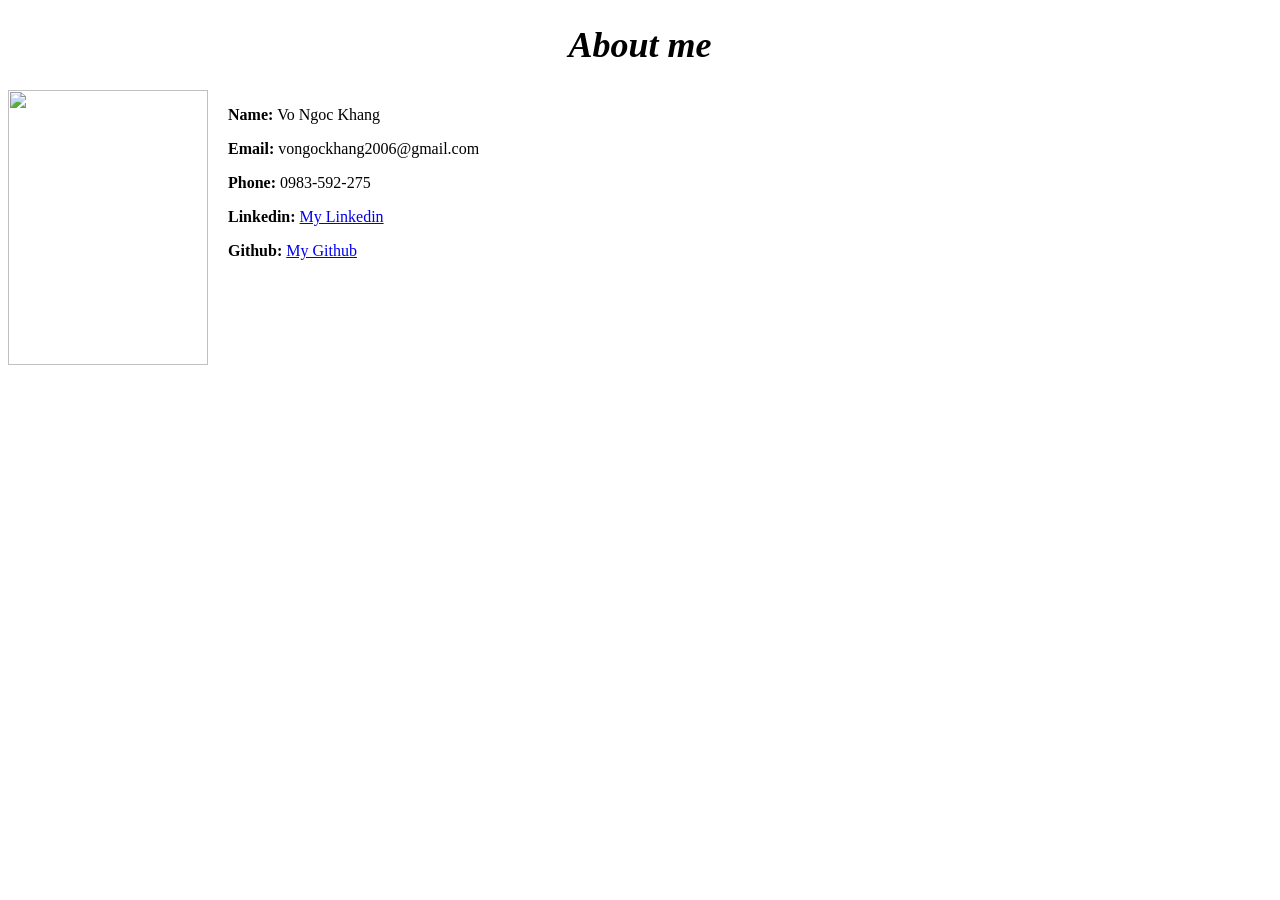
==== html/portfolio.html @ 21f04e0e "Write and decor inrtroduction section" ====
<!DOCTYPE HTML>
<html lang="en" title="Khang's portfolio">
    
    <head class="title">
        <link rel="stylesheet" href="../css/portfolio.css">
        <meta charset="UTF-8">

    </head>
    <body>
        <header class="title">
            <h1> About me </h1>
        </header>
        <section class="introduction">
            <div class="container">
                <img class="my_image" src="../Photo.jpg" width="200" height="275">
                <div class="brief_introduction">
                    <p><strong>Name: </strong> Vo Ngoc Khang</p>
                    <p><strong>Email: </strong> vongockhang2006@gmail.com</p>
                    <p><strong>Phone: </strong> 0983-592-275</p>
                    <p><strong>Linkedin: </strong><a href="https://www.linkedin.com/in/khangvo06022006" target="_blank">My Linkedin</a></p>
                    <p><strong>Github: </strong> <a href="https://github.com/vongockhang06" target="_blank">My Github</a></p>
                    <p></p>
                </div>
            </div>
        </section>

    </body>
</html>
---- css/portfolio.css ----
.title {
    text-align: center;
    font-family: 'Times New Roman', Times, serif;
    font-size: 18px;
    font-weight: bold;
    font-style: italic;
}
.container {
    display: flex;
    gap: 20px;
}
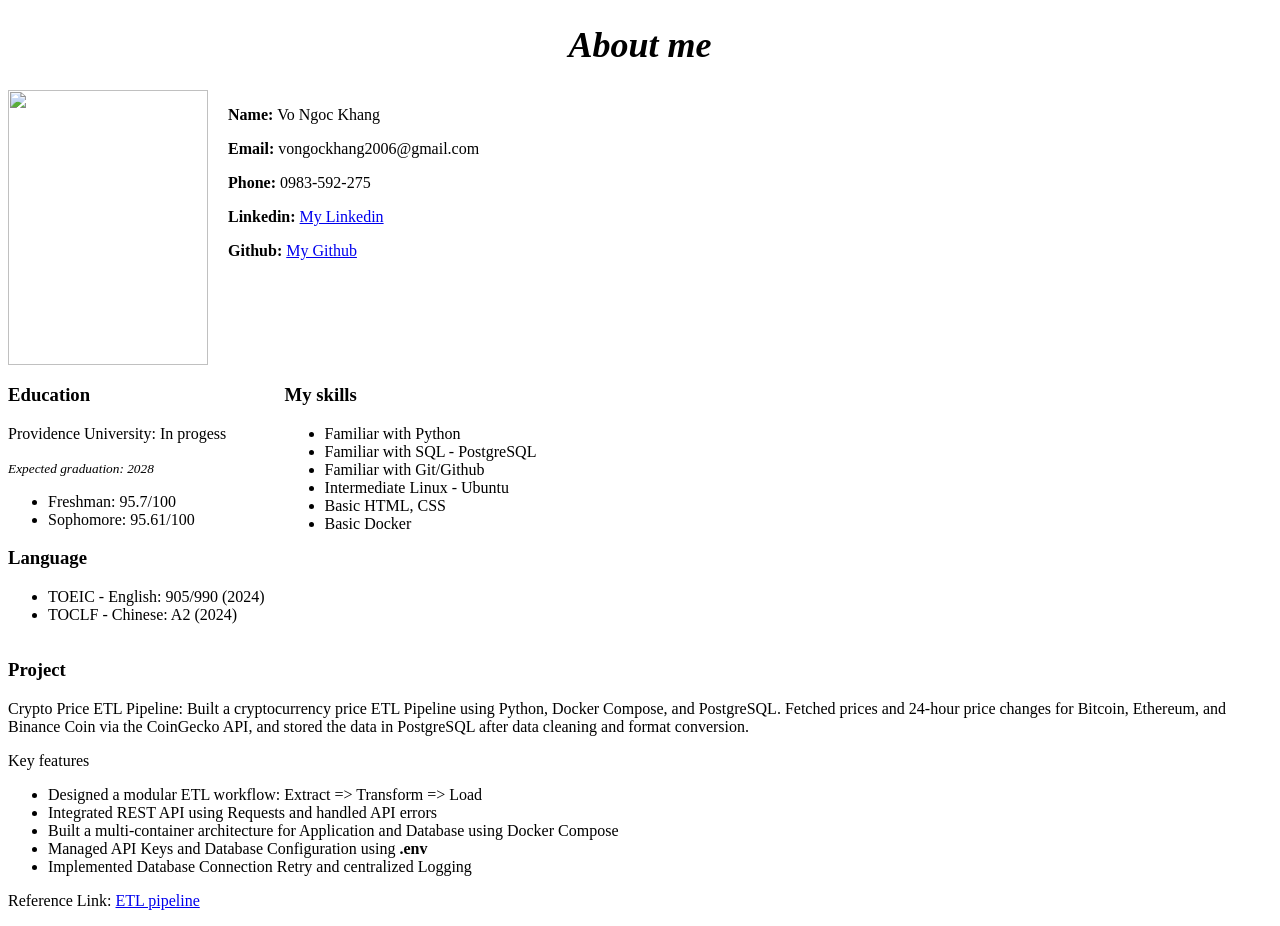
==== commit cb9efebf: "Add content for education, project, language and skills" ====
--- a/html/portfolio.html
+++ b/html/portfolio.html
@@ -4,7 +4,6 @@
     <head class="title">
         <link rel="stylesheet" href="../css/portfolio.css">
         <meta charset="UTF-8">
-
     </head>
     <body>
         <header class="title">
@@ -19,10 +18,58 @@
                     <p><strong>Phone: </strong> 0983-592-275</p>
                     <p><strong>Linkedin: </strong><a href="https://www.linkedin.com/in/khangvo06022006" target="_blank">My Linkedin</a></p>
                     <p><strong>Github: </strong> <a href="https://github.com/vongockhang06" target="_blank">My Github</a></p>
-                    <p></p>
                 </div>
             </div>
         </section>
-
+        <div class="container">
+            <div class="edu_and_language">
+                <section class="Education">
+                    <h3>Education</h3>
+                    <p>Providence University: In progess</p>
+                    <small style="font-style: italic;">Expected graduation: 2028</small>
+                    <ul>
+                        <li> Freshman: 95.7/100 </li>
+                        <li> Sophomore: 95.61/100</li>
+                    </ul>
+                </section>
+                <section class="Language">
+                    <h3>Language</h3>
+                    <ul>
+                    <li>TOEIC - English: 905/990 (2024) </li>
+                    <li>TOCLF - Chinese: A2 (2024)</li>
+                    </ul>
+                </section>
+            </div>
+            <section class="Skills">
+                <h3> My skills </h3>
+                <ul>
+                    <li> Familiar with Python</li>
+                    <li> Familiar with SQL - PostgreSQL</li>
+                    <li> Familiar with Git/Github</li>
+                    <li> Intermediate Linux - Ubuntu</li>
+                    <li> Basic HTML, CSS</li>
+                    <li> Basic Docker</li>
+                </ul>
+            </section>
+        </div>
+        <section class="Project">
+            <h3>Project</h3>
+            <p>Crypto Price ETL Pipeline:
+                Built a cryptocurrency price ETL Pipeline using Python, Docker Compose, and PostgreSQL. 
+                Fetched prices and 24-hour price changes for Bitcoin, Ethereum, 
+                and Binance Coin via the CoinGecko API, 
+                and stored the data in PostgreSQL after data cleaning 
+                and format conversion. 
+            <p>
+            <p>Key features</p>
+            <ul>
+                <li>Designed a modular ETL workflow: Extract => Transform => Load</li>
+                <li>Integrated REST API using Requests and handled API errors</li>
+                <li>Built a multi-container architecture for Application and Database using Docker Compose</li>
+                <li>Managed API Keys and Database Configuration using <strong>.env</strong></li>
+                <li>Implemented Database Connection Retry and centralized Logging</li>
+            </ul>
+            <p>Reference Link: <a href="https://github.com/vongockhang06/docker_practice/tree/master/small_proj" target="_blank">ETL pipeline</a></p>
+        </section>
     </body>
 </html>
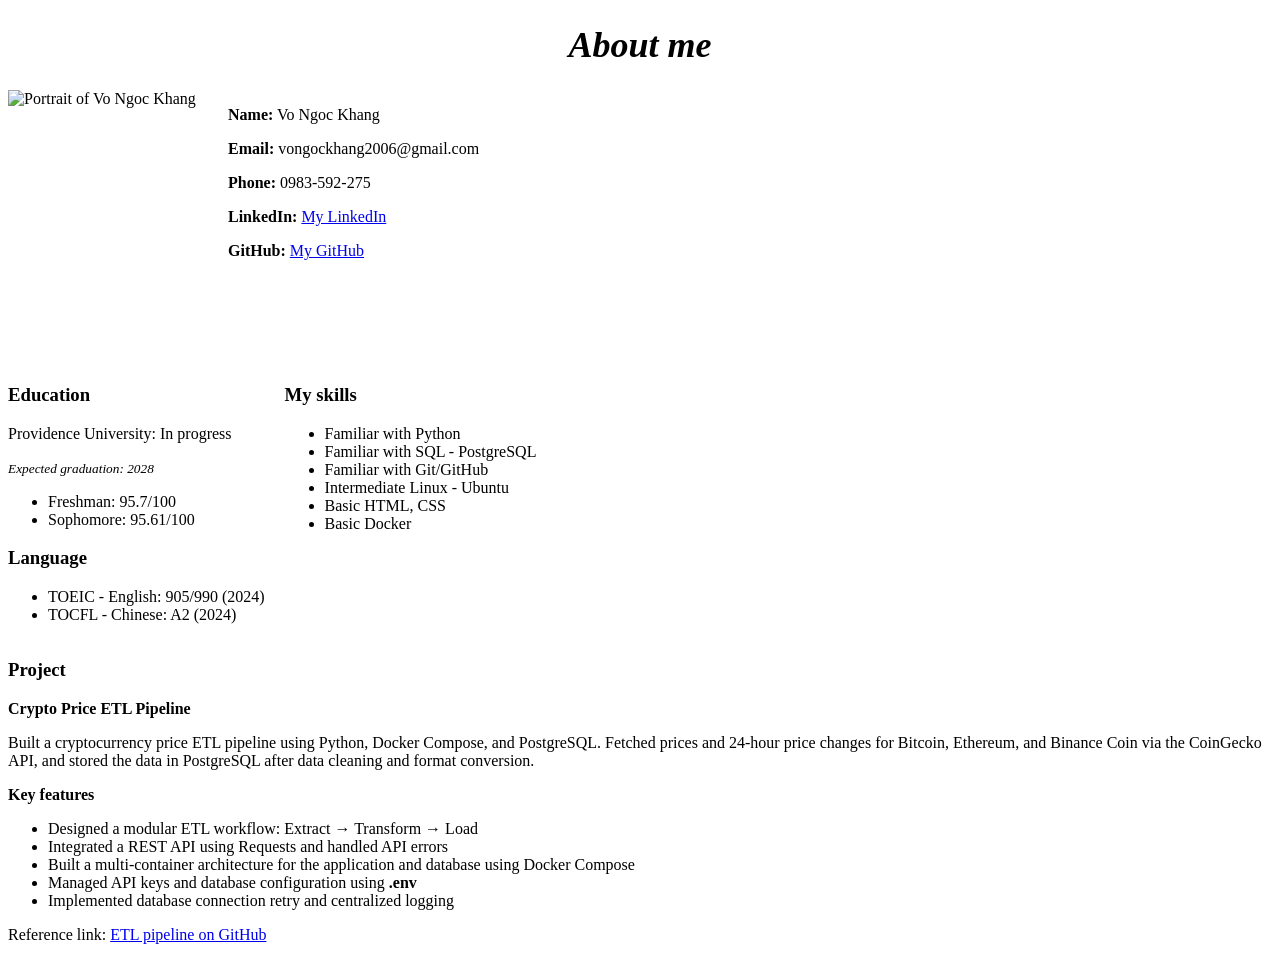
==== commit 33c6caba: "Link to javascript and fix typo, add meta" ====
--- a/html/portfolio.html
+++ b/html/portfolio.html
@@ -1,23 +1,27 @@
-<!DOCTYPE HTML>
+<!DOCTYPE html>
 <html lang="en" title="Khang's portfolio">
-    
-    <head class="title">
-        <link rel="stylesheet" href="../css/portfolio.css">
-        <meta charset="UTF-8">
-    </head>
-    <body>
-        <header class="title">
-            <h1> About me </h1>
-        </header>
-        <section class="introduction">
+<head>
+    <meta charset="UTF-8">
+    <meta name="viewport" content="width=device-width, initial-scale=1.0">
+    <meta name="description" content="Vo Ngoc Khang's portfolio, skills, education, and projects.">
+    <title>Khang's Portfolio</title>
+    <link rel="stylesheet" href="../css/portfolio.css">
+    <script src="../javascript/portfolio.js" defer></script>
+</head>
+<body>
+    <header class="title">
+        <h1>About me</h1>
+    </header>
+    <main>
+        <section class="introduction" aria-label="Introduction">
             <div class="container">
-                <img class="my_image" src="../Photo.jpg" width="200" height="275">
+                <img class="my_image" src="../Photo.jpg" alt="Portrait of Vo Ngoc Khang" width="200" height="275">
                 <div class="brief_introduction">
-                    <p><strong>Name: </strong> Vo Ngoc Khang</p>
-                    <p><strong>Email: </strong> vongockhang2006@gmail.com</p>
-                    <p><strong>Phone: </strong> 0983-592-275</p>
-                    <p><strong>Linkedin: </strong><a href="https://www.linkedin.com/in/khangvo06022006" target="_blank">My Linkedin</a></p>
-                    <p><strong>Github: </strong> <a href="https://github.com/vongockhang06" target="_blank">My Github</a></p>
+                    <p><strong>Name:</strong> Vo Ngoc Khang</p>
+                    <p><strong>Email:</strong> vongockhang2006@gmail.com</p>
+                    <p><strong>Phone:</strong> 0983-592-275</p>
+                    <p><strong>LinkedIn:</strong> <a href="https://www.linkedin.com/in/khangvo06022006" target="_blank" rel="noopener noreferrer">My LinkedIn</a></p>
+                    <p><strong>GitHub:</strong> <a href="https://github.com/vongockhang06" target="_blank" rel="noopener noreferrer">My GitHub</a></p>
                 </div>
             </div>
         </section>
@@ -25,51 +29,47 @@
             <div class="edu_and_language">
                 <section class="Education">
                     <h3>Education</h3>
-                    <p>Providence University: In progess</p>
-                    <small style="font-style: italic;">Expected graduation: 2028</small>
+                    <p>Providence University: In progress</p>
+                    <small><em>Expected graduation: 2028</em></small>
                     <ul>
-                        <li> Freshman: 95.7/100 </li>
-                        <li> Sophomore: 95.61/100</li>
+                        <li>Freshman: 95.7/100</li>
+                        <li>Sophomore: 95.61/100</li>
                     </ul>
                 </section>
                 <section class="Language">
                     <h3>Language</h3>
                     <ul>
-                    <li>TOEIC - English: 905/990 (2024) </li>
-                    <li>TOCLF - Chinese: A2 (2024)</li>
+                        <li>TOEIC - English: 905/990 (2024)</li>
+                        <li>TOCFL - Chinese: A2 (2024)</li>
                     </ul>
                 </section>
             </div>
             <section class="Skills">
-                <h3> My skills </h3>
+                <h3>My skills</h3>
                 <ul>
-                    <li> Familiar with Python</li>
-                    <li> Familiar with SQL - PostgreSQL</li>
-                    <li> Familiar with Git/Github</li>
-                    <li> Intermediate Linux - Ubuntu</li>
-                    <li> Basic HTML, CSS</li>
-                    <li> Basic Docker</li>
+                    <li>Familiar with Python</li>
+                    <li>Familiar with SQL - PostgreSQL</li>
+                    <li>Familiar with Git/GitHub</li>
+                    <li>Intermediate Linux - Ubuntu</li>
+                    <li>Basic HTML, CSS</li>
+                    <li>Basic Docker</li>
                 </ul>
             </section>
         </div>
         <section class="Project">
             <h3>Project</h3>
-            <p>Crypto Price ETL Pipeline:
-                Built a cryptocurrency price ETL Pipeline using Python, Docker Compose, and PostgreSQL. 
-                Fetched prices and 24-hour price changes for Bitcoin, Ethereum, 
-                and Binance Coin via the CoinGecko API, 
-                and stored the data in PostgreSQL after data cleaning 
-                and format conversion. 
-            <p>
-            <p>Key features</p>
+            <p><strong>Crypto Price ETL Pipeline</strong></p>
+            <p>Built a cryptocurrency price ETL pipeline using Python, Docker Compose, and PostgreSQL. Fetched prices and 24-hour price changes for Bitcoin, Ethereum, and Binance Coin via the CoinGecko API, and stored the data in PostgreSQL after data cleaning and format conversion.</p>
+            <p><strong>Key features</strong></p>
             <ul>
-                <li>Designed a modular ETL workflow: Extract => Transform => Load</li>
-                <li>Integrated REST API using Requests and handled API errors</li>
-                <li>Built a multi-container architecture for Application and Database using Docker Compose</li>
-                <li>Managed API Keys and Database Configuration using <strong>.env</strong></li>
-                <li>Implemented Database Connection Retry and centralized Logging</li>
+                <li>Designed a modular ETL workflow: Extract → Transform → Load</li>
+                <li>Integrated a REST API using Requests and handled API errors</li>
+                <li>Built a multi-container architecture for the application and database using Docker Compose</li>
+                <li>Managed API keys and database configuration using <strong>.env</strong></li>
+                <li>Implemented database connection retry and centralized logging</li>
             </ul>
-            <p>Reference Link: <a href="https://github.com/vongockhang06/docker_practice/tree/master/small_proj" target="_blank">ETL pipeline</a></p>
+            <p>Reference link: <a href="https://github.com/vongockhang06/docker_practice/tree/master/small_proj" target="_blank" rel="noopener noreferrer">ETL pipeline on GitHub</a></p>
         </section>
-    </body>
+    </main>
+</body>
 </html>
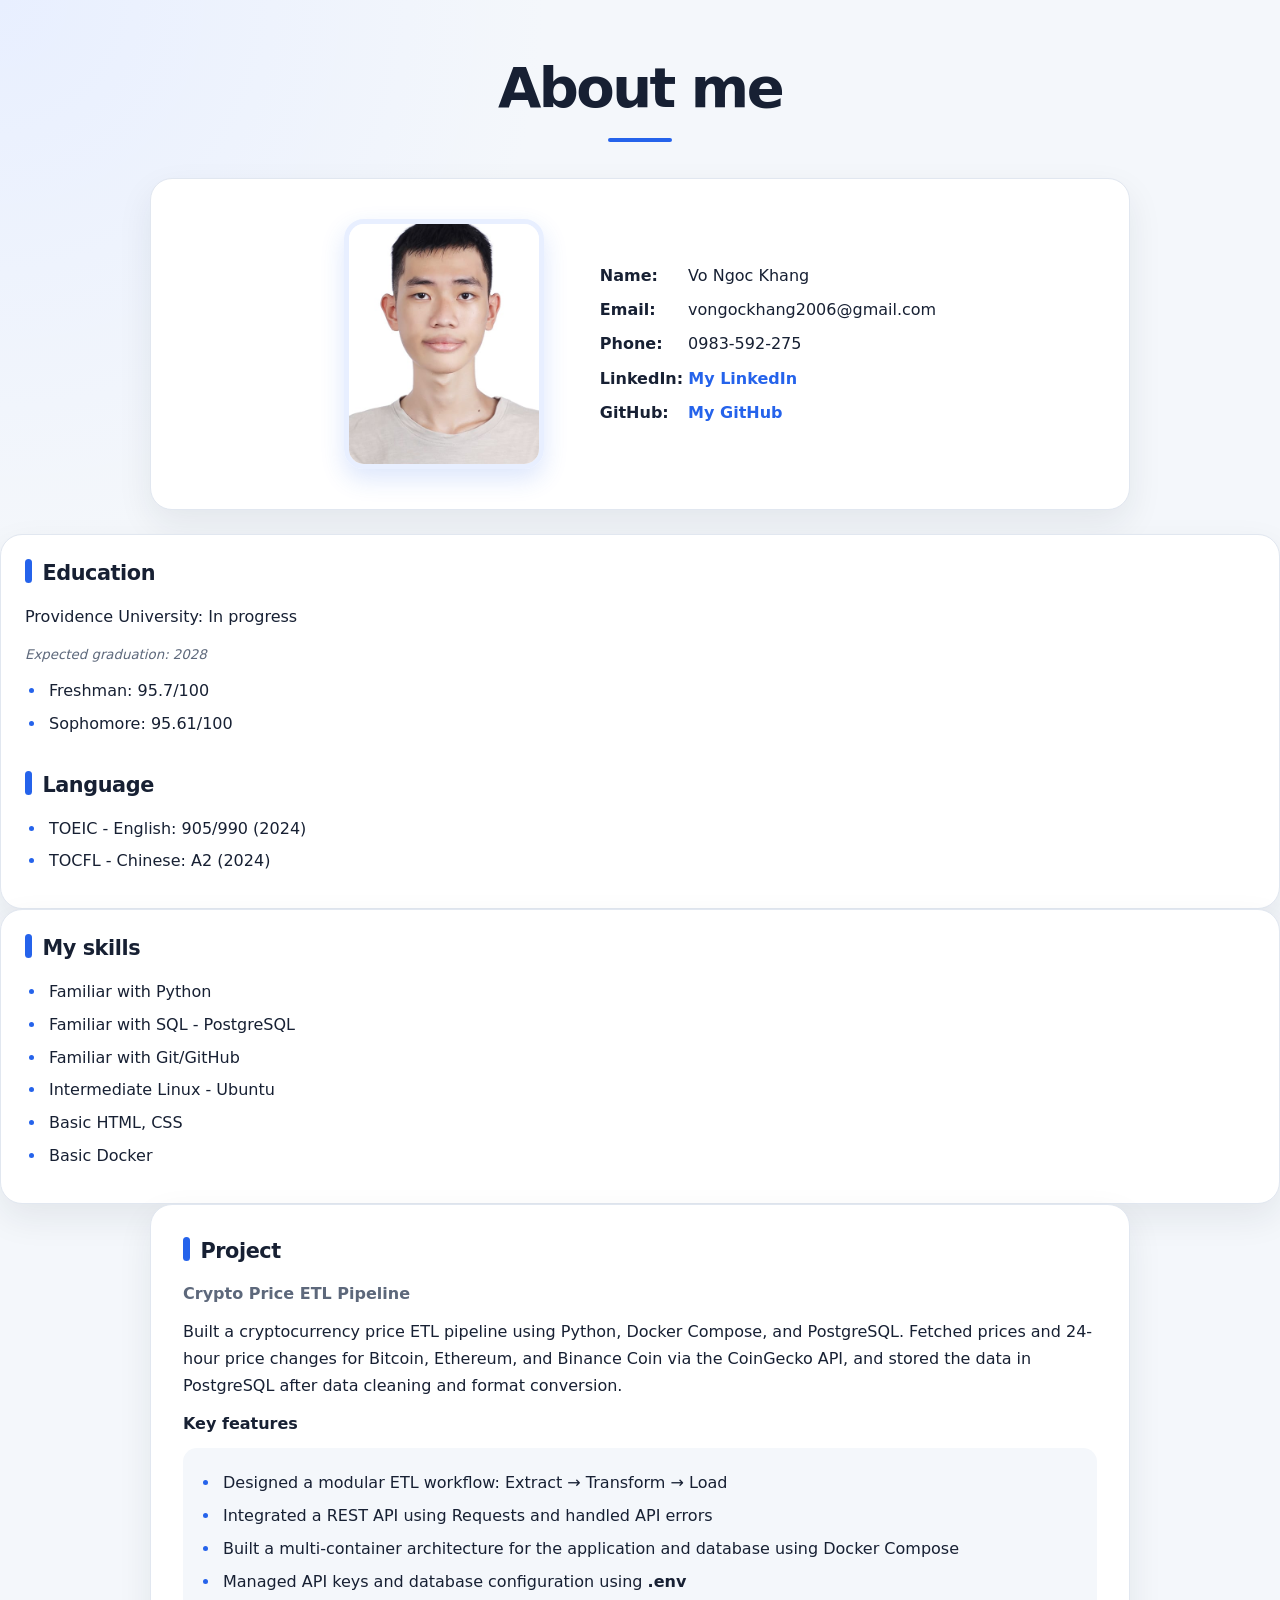
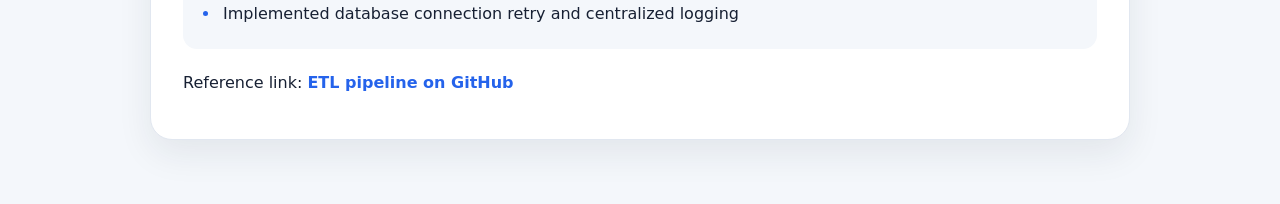
==== commit 2274c553: "Add the decoration to the website created by AI" ====
--- a/html/portfolio.html
+++ b/html/portfolio.html
@@ -6,7 +6,6 @@
     <meta name="description" content="Vo Ngoc Khang's portfolio, skills, education, and projects.">
     <title>Khang's Portfolio</title>
     <link rel="stylesheet" href="../css/portfolio.css">
-    <script src="../javascript/portfolio.js" defer></script>
 </head>
 <body>
     <header class="title">
--- a/css/portfolio.css
+++ b/css/portfolio.css
@@ -1,11 +1,116 @@
-.title {
-    text-align: center;
-    font-family: 'Times New Roman', Times, serif;
-    font-size: 18px;
-    font-weight: bold;
-    font-style: italic;
+/* Portfolio styles */
+:root {
+  color-scheme: light;
+  --bg: #f4f7fb;
+  --surface: #ffffff;
+  --text: #172033;
+  --muted: #5d687b;
+  --accent: #2563eb;
+  --accent-soft: #e8efff;
+  --border: #e1e7f0;
+  --shadow: 0 14px 35px rgba(23, 32, 51, .08);
 }
-.container {
-    display: flex;
-    gap: 20px;
-}+html { scroll-behavior: smooth; scroll-padding-top: 1.5rem; }
+* { box-sizing: border-box; }
+body {
+  margin: 0;
+  background: radial-gradient(circle at top left, #e8efff 0, transparent 34rem), var(--bg);
+  color: var(--text);
+  font-family: Inter, ui-sans-serif, system-ui, -apple-system, "Segoe UI", sans-serif;
+  font-size: 16px;
+  line-height: 1.7;
+}
+a { color: var(--accent); text-decoration: none; font-weight: 600; }
+a:hover { text-decoration: underline; }
+a:focus-visible { outline: 3px solid #93b4ff; outline-offset: 3px; }
+header.title {
+  padding: 3.5rem 1.25rem 2.25rem;
+  text-align: center;
+}
+header.title h1 {
+  margin: 0;
+  font-size: clamp(2.25rem, 5vw, 3.5rem);
+  line-height: 1.15;
+  letter-spacing: -.045em;
+  font-weight: 800;
+}
+header.title h1::after {
+  content: "";
+  display: block;
+  width: 4rem;
+  height: 4px;
+  margin: 1.1rem auto 0;
+  border-radius: 99px;
+  background: var(--accent);
+}
+.introduction, body > .container, .Project {
+  width: min(100% - 2rem, 980px);
+  margin: 0 auto 1.5rem;
+}
+.introduction, .edu_and_language, .Skills, .Project {
+  background: var(--surface);
+  border: 1px solid var(--border);
+  border-radius: 22px;
+  box-shadow: var(--shadow);
+}
+.introduction { padding: clamp(1.25rem, 4vw, 2.5rem); }
+.introduction .container {
+  display: flex;
+  align-items: center;
+  justify-content: center;
+  gap: clamp(1.5rem, 5vw, 3.5rem);
+}
+.my_image {
+  display: block;
+  width: 200px;
+  height: 250px;
+  object-fit: cover;
+  object-position: center;
+  border-radius: 20px;
+  border: 5px solid var(--accent-soft);
+  box-shadow: 0 10px 25px rgba(37, 99, 235, .16);
+}
+.brief_introduction p { margin: .45rem 0; overflow-wrap: anywhere; }
+.brief_introduction strong { display: inline-block; min-width: 5.2rem; }
+body > .container {
+  display: grid;
+  grid-template-columns: 1fr 1fr;
+  gap: 1.5rem;
+  align-items: stretch;
+}
+.edu_and_language { padding: 1.5rem; display: grid; gap: 1.5rem; }
+.Education, .Language { min-width: 0; }
+.Skills { padding: 1.5rem; }
+.Project { padding: clamp(1.25rem, 4vw, 2rem); margin-bottom: 4rem; }
+h3 {
+  margin: 0 0 1rem;
+  font-size: 1.3rem;
+  line-height: 1.3;
+  letter-spacing: -.02em;
+}
+h3::before {
+  content: "";
+  display: inline-block;
+  width: 7px;
+  height: 1.15em;
+  margin-right: .65rem;
+  vertical-align: -.15em;
+  border-radius: 5px;
+  background: var(--accent);
+}
+p { margin: .65rem 0; }
+ul { padding-left: 1.3rem; margin: .6rem 0; }
+li { padding-left: .2rem; margin: .35rem 0; }
+li::marker { color: var(--accent); }
+.Project > p:first-of-type { color: var(--muted); }
+.Project ul { padding: 1rem 1.25rem 1rem 2.3rem; background: var(--bg); border-radius: 14px; }
+.Project > p:last-child { margin-top: 1.25rem; }
+small { color: var(--muted); }
+@media (max-width: 680px) {
+  header.title { padding-top: 2.5rem; }
+  body > .container { grid-template-columns: 1fr; }
+  .introduction .container { flex-direction: column; text-align: center; }
+  .brief_introduction { width: 100%; }
+  .brief_introduction strong { min-width: 0; }
+  .my_image { width: 170px; height: 210px; }
+  }
